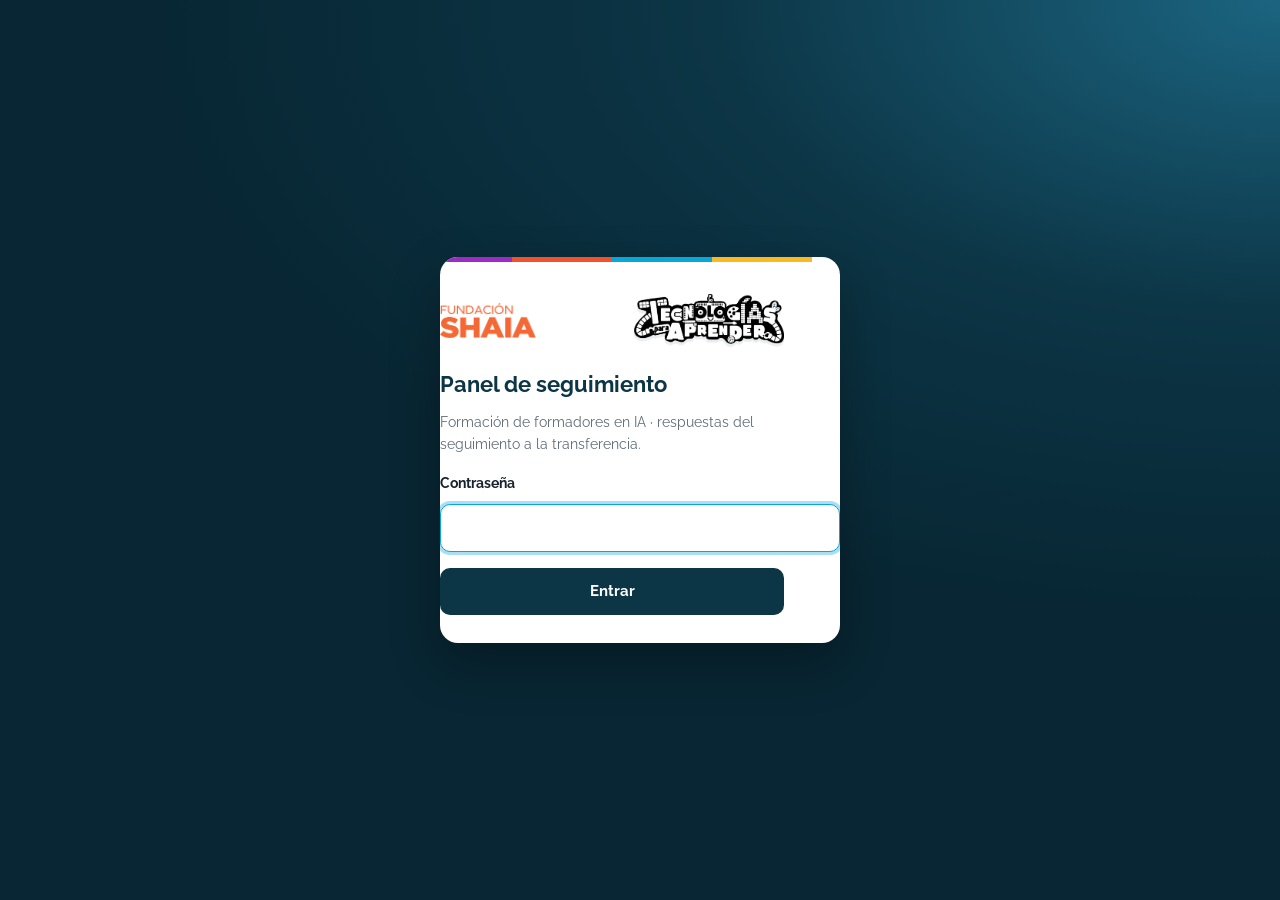
==== admin.html @ 44737517 "Add files via upload" ====
<!doctype html>
<html lang="es">
<head>
<meta charset="utf-8">
<meta name="viewport" content="width=device-width, initial-scale=1">
<meta name="robots" content="noindex, nofollow">
<title>Panel de seguimiento · Formación de formadores en IA</title>
<meta name="theme-color" content="#0C3545">
<link rel="icon" href="data:image/svg+xml,%3Csvg xmlns=%22http://www.w3.org/2000/svg%22 viewBox=%220 0 32 32%22%3E%3Crect width=%2232%22 height=%2232%22 rx=%228%22 fill=%22%230C3545%22/%3E%3Cpath d=%22M9 16.5l4.5 4.5L23 11%22 fill=%22none%22 stroke=%22%23F9B91F%22 stroke-width=%223.5%22 stroke-linecap=%22round%22 stroke-linejoin=%22round%22/%3E%3C/svg%3E">
<link rel="preconnect" href="https://fonts.googleapis.com">
<link rel="preconnect" href="https://fonts.gstatic.com" crossorigin>
<link href="https://fonts.googleapis.com/css2?family=Raleway:wght@400;500;600;700;800&display=swap" rel="stylesheet">
<link rel="stylesheet" href="assets/css/estilos.css">
<link rel="stylesheet" href="assets/css/admin.css">
</head>
<body>

<!-- Ingreso -->
<main class="ingreso" id="ingreso">
  <form class="ingreso__caja" id="ingresoForm">
    <div class="franja" aria-hidden="true"><span></span><span></span><span></span><span></span></div>
    <div class="ingreso__logos">
      <img src="assets/img/logo-fundacion-shaia.png" alt="Fundación Shaia" class="marca__shaia">
      <img src="assets/img/logo-tpa.png" alt="Tecnologías para Aprender" class="marca__tpa">
    </div>
    <h1>Panel de seguimiento</h1>
    <p class="ingreso__sub">Formación de formadores en IA · respuestas del seguimiento a la transferencia.</p>
    <label for="clave">Contraseña</label>
    <input type="password" id="clave" autocomplete="current-password" required>
    <div class="aviso aviso--error" id="ingresoError" hidden></div>
    <button class="btn" type="submit" id="ingresoBtn">Entrar</button>
    <p class="ingreso__demo" id="ingresoDemo" hidden>Modo de prueba: la contraseña es <strong>demo</strong>.</p>
  </form>
</main>

<!-- Panel -->
<div id="panel" hidden>
  <header class="barra">
    <div class="barra__interior">
      <div class="barra__marca">
        <img src="assets/img/logo-fundacion-shaia.png" alt="Fundación Shaia" class="barra__logo">
        <div>
          <div class="barra__titulo">Panel de seguimiento</div>
          <div class="barra__sub">Formación de formadores en IA</div>
        </div>
      </div>
      <div class="barra__acciones">
        <button class="btn btn--secundario btn--chico" id="actualizarBtn" type="button">Actualizar</button>
        <button class="btn btn--acento btn--chico" id="excelBtn" type="button">Descargar Excel</button>
        <button class="btn btn--secundario btn--chico" id="salirBtn" type="button">Salir</button>
      </div>
    </div>
    <div class="franja" aria-hidden="true"><span></span><span></span><span></span><span></span></div>
  </header>

  <main class="panel">
    <div class="aviso" id="demoBarra" hidden></div>

    <div class="filtros" role="search">
      <div class="filtro">
        <label for="fDepto">Departamento</label>
        <select id="fDepto"><option value="">Todos</option></select>
      </div>
      <div class="filtro">
        <label for="fDesde">Desde</label>
        <input type="date" id="fDesde">
      </div>
      <div class="filtro">
        <label for="fHasta">Hasta</label>
        <input type="date" id="fHasta">
      </div>
      <button class="enlace filtros__limpiar" id="limpiarBtn" type="button">Limpiar filtros</button>
      <div class="filtros__cuenta" id="cuenta" aria-live="polite"></div>
    </div>

    <div class="pestanas" role="tablist">
      <button role="tab" id="tabResumen" aria-controls="vistaResumen" aria-selected="true" type="button">Resumen</button>
      <button role="tab" id="tabIndividual" aria-controls="vistaIndividual" aria-selected="false" type="button">Individual</button>
    </div>

    <section id="vistaResumen" role="tabpanel" aria-labelledby="tabResumen"></section>
    <section id="vistaIndividual" role="tabpanel" aria-labelledby="tabIndividual" hidden></section>
  </main>
</div>

<div class="toast" id="toast" role="status" hidden></div>

<script src="assets/js/config.js"></script>
<script src="assets/js/util.js"></script>
<script src="assets/js/preguntas.js"></script>
<script src="assets/js/api.js"></script>
<script src="assets/js/admin.js"></script>
</body>
</html>
---- assets/css/estilos.css ----
/* Estilos compartidos: marca, tokens y componentes base. */

:root {
  --navy: #0C3545;
  --navy-2: #14516A;
  --cyan: #08A7D8;
  --cyan-ink: #0A7EA6;
  --orange: #F0522D;
  --purple: #9D2CC5;
  --yellow: #F9B91F;

  --ink: #17232E;
  --ink-2: #3D4A57;
  --muted: #5E6B78;
  --border: #DDE3EA;
  --border-2: #C7D0DA;
  --bg: #F3F6F9;
  --card: #FFFFFF;
  --subtle: #F6F8FA;

  --good: #1E7F4F;
  --good-bg: #E8F5EE;
  --bad: #C0392B;
  --bad-bg: #FDECEA;
  --info-bg: #E6F5FB;

  --radius: 14px;
  --shadow: 0 1px 2px rgba(12, 53, 69, .06), 0 4px 16px rgba(12, 53, 69, .05);
  --focus: 0 0 0 3px rgba(8, 167, 216, .35);
}

* { box-sizing: border-box; margin: 0; padding: 0; }
html { scroll-padding-top: 90px; }
body {
  font-family: "Raleway", system-ui, -apple-system, "Segoe UI", sans-serif;
  font-variant-numeric: lining-nums;
  font-feature-settings: "lnum" 1;
  color: var(--ink);
  background: var(--bg);
  line-height: 1.55;
  -webkit-font-smoothing: antialiased;
}
img { display: block; max-width: 100%; height: auto; }
button, input, select, textarea { font: inherit; color: inherit; }
[hidden] { display: none !important; }

/* Franja de colores de la marca */
.franja { display: grid; grid-template-columns: repeat(4, 1fr); height: 5px; }
.franja span:nth-child(1) { background: var(--purple); }
.franja span:nth-child(2) { background: var(--orange); }
.franja span:nth-child(3) { background: var(--cyan); }
.franja span:nth-child(4) { background: var(--yellow); }

/* Encabezado con logos */
.marca { background: var(--card); border-bottom: 1px solid var(--border); }
.marca__interior {
  max-width: 820px; margin: 0 auto; padding: 18px 20px;
  display: flex; align-items: center; justify-content: space-between; gap: 24px;
}
.marca__shaia { width: 118px; }
.marca__tpa { width: 190px; }

/* Controles */
input[type=text], input[type=email], input[type=number], input[type=password], input[type=search], input[type=date], select, textarea {
  width: 100%; padding: 11px 13px;
  border: 1.5px solid var(--border-2); border-radius: 10px;
  background: var(--card); font-size: .95rem;
  transition: border-color .15s, box-shadow .15s;
}
input:hover, select:hover, textarea:hover { border-color: #9FAEBD; }
input:focus, select:focus, textarea:focus { outline: none; border-color: var(--cyan); box-shadow: var(--focus); }
textarea { resize: vertical; min-height: 110px; }
input[type=number] { font-variant-numeric: tabular-nums; }

.btn {
  display: inline-flex; align-items: center; justify-content: center; gap: 8px;
  border: none; border-radius: 10px; padding: 12px 22px;
  font-weight: 700; font-size: .95rem; cursor: pointer;
  background: var(--navy); color: #fff;
  transition: background .15s, transform .05s, box-shadow .15s;
}
.btn:hover { background: var(--navy-2); }
.btn:active { transform: translateY(1px); }
.btn:focus-visible { outline: none; box-shadow: var(--focus); }
.btn:disabled { opacity: .55; cursor: not-allowed; }
.btn--secundario { background: var(--card); color: var(--navy); border: 1.5px solid var(--border-2); }
.btn--secundario:hover { background: var(--subtle); border-color: #9FAEBD; }
.btn--acento { background: var(--orange); }
.btn--acento:hover { background: #D6431F; }
.btn--chico { padding: 8px 14px; font-size: .86rem; border-radius: 9px; }
.btn svg { width: 18px; height: 18px; }

.girando {
  width: 16px; height: 16px; border-radius: 50%;
  border: 2.5px solid rgba(255, 255, 255, .35); border-top-color: #fff;
  animation: girar .7s linear infinite;
}
@keyframes girar { to { transform: rotate(360deg); } }

/* Avisos */
.aviso {
  display: flex; gap: 10px; align-items: flex-start;
  padding: 12px 14px; border-radius: 10px; font-size: .9rem;
  background: var(--info-bg); color: var(--navy);
}
.aviso svg { width: 20px; height: 20px; flex: none; margin-top: 1px; }
.aviso--error { background: var(--bad-bg); color: #8E2A1F; }
.aviso--ok { background: var(--good-bg); color: var(--good); }

.pie {
  max-width: 820px; margin: 40px auto 0; padding: 18px 20px 40px;
  font-size: .8rem; color: var(--muted); border-top: 1px solid var(--border);
}

@media (max-width: 560px) {
  .marca__interior { padding: 14px 16px; gap: 16px; }
  .marca__shaia { width: 92px; }
  .marca__tpa { width: 140px; }
}
@media (prefers-reduced-motion: reduce) {
  *, *::before, *::after { animation: none !important; transition: none !important; scroll-behavior: auto !important; }
}

.enlace { background: none; border: none; color: var(--cyan-ink); font-weight: 700; cursor: pointer; text-decoration: underline; text-underline-offset: 2px; }
.enlace:focus-visible { outline: none; box-shadow: var(--focus); border-radius: 4px; }
---- assets/css/admin.css ----
/* Panel de administración. */

body { font-variant-numeric: lining-nums tabular-nums; }

/* ---------- Ingreso ---------- */
.ingreso {
  min-height: 100vh; display: grid; place-items: center; padding: 24px 16px;
  background: radial-gradient(90% 70% at 100% 0%, #1B6480 0%, var(--navy) 50%, #082633 100%);
}
.ingreso__caja {
  width: 100%; max-width: 400px; background: var(--card); border-radius: 18px;
  overflow: hidden; box-shadow: 0 20px 50px rgba(0, 0, 0, .3); display: grid; gap: 10px;
  padding-bottom: 28px;
}
.ingreso__caja > :not(.franja) { margin: 0 28px; }
.ingreso__logos { display: flex; align-items: center; justify-content: space-between; gap: 16px; padding-top: 22px; margin-bottom: 10px !important; }
.ingreso__logos .marca__shaia { width: 96px; }
.ingreso__logos .marca__tpa { width: 150px; }
.ingreso h1 { font-size: 1.4rem; color: var(--navy); }
.ingreso__sub { font-size: .88rem; color: var(--muted); margin-bottom: 8px !important; }
.ingreso label { font-size: .85rem; font-weight: 700; }
.ingreso .btn { margin-top: 6px !important; }
.ingreso__demo { font-size: .82rem; color: var(--muted); text-align: center; }

/* ---------- Barra superior ---------- */
.barra { background: var(--card); position: sticky; top: 0; z-index: 30; box-shadow: 0 1px 0 var(--border); }
.barra__interior {
  max-width: 1180px; margin: 0 auto; padding: 12px 24px;
  display: flex; align-items: center; justify-content: space-between; gap: 16px; flex-wrap: wrap;
}
.barra__marca { display: flex; align-items: center; gap: 14px; }
.barra__logo { width: 78px; }
.barra__titulo { font-weight: 800; color: var(--navy); line-height: 1.2; }
.barra__sub { font-size: .8rem; color: var(--muted); }
.barra__acciones { display: flex; gap: 8px; flex-wrap: wrap; }

.panel { max-width: 1180px; margin: 0 auto; padding: 22px 24px 60px; }
#demoBarra { margin-bottom: 16px; align-items: center; flex-wrap: wrap; }
#demoBarra .btn:first-of-type { margin-left: auto; }

/* ---------- Filtros ---------- */
.filtros {
  display: flex; align-items: flex-end; gap: 12px; flex-wrap: wrap;
  background: var(--card); border: 1px solid var(--border); border-radius: var(--radius);
  padding: 14px 16px; box-shadow: var(--shadow);
}
.filtro { display: grid; gap: 4px; }
.filtro label { font-size: .76rem; font-weight: 700; color: var(--muted); text-transform: uppercase; letter-spacing: .05em; }
.filtro select, .filtro input { padding: 8px 10px; font-size: .9rem; min-width: 150px; }
#fDepto { min-width: 200px; }
.filtros__limpiar { font-size: .86rem; padding: 8px 4px; }
.filtros__cuenta { margin-left: auto; font-size: .9rem; color: var(--ink-2); padding-bottom: 8px; }
.filtros__cuenta strong { color: var(--navy); }

/* ---------- Pestañas ---------- */
.pestanas { display: flex; gap: 4px; margin: 22px 0 18px; border-bottom: 2px solid var(--border); }
.pestanas button {
  background: none; border: none; cursor: pointer; padding: 10px 18px; margin-bottom: -2px;
  font-weight: 700; font-size: .95rem; color: var(--muted); border-bottom: 3px solid transparent;
}
.pestanas button:hover { color: var(--navy); }
.pestanas button:focus-visible { outline: none; box-shadow: var(--focus); border-radius: 8px 8px 0 0; }
.pestanas button[aria-selected=true] { color: var(--navy); border-bottom-color: var(--orange); }

/* ---------- Indicadores ---------- */
.kpis { display: grid; grid-template-columns: repeat(4, 1fr); gap: 14px; margin-bottom: 18px; }
.kpi {
  background: var(--card); border: 1px solid var(--border); border-radius: var(--radius);
  padding: 16px 18px; box-shadow: var(--shadow); position: relative; overflow: hidden;
}
.kpi::before { content: ""; position: absolute; left: 0; right: 0; top: 0; height: 4px; background: var(--acento); }
.kpi__etq { font-size: .8rem; font-weight: 600; color: var(--muted); }
.kpi__valor { font-size: 2rem; font-weight: 800; color: var(--ink); line-height: 1.15; margin-top: 4px; letter-spacing: -.02em; }
.kpi__valor small { font-size: 1rem; font-weight: 600; color: var(--muted); }
.kpi__nota { font-size: .78rem; color: var(--muted); margin-top: 2px; }

/* ---------- Tarjetas de pregunta ---------- */
.rejilla { display: grid; grid-template-columns: repeat(2, 1fr); gap: 16px; }
.tarjeta {
  background: var(--card); border: 1px solid var(--border); border-radius: var(--radius);
  padding: 18px 20px; box-shadow: var(--shadow); min-width: 0;
}
.tarjeta--ancha { grid-column: 1 / -1; }
.tarjeta__cab { display: flex; gap: 10px; align-items: flex-start; margin-bottom: 4px; }
.tarjeta__num {
  flex: none; min-width: 26px; height: 26px; padding: 0 6px; border-radius: 99px; display: grid; place-items: center;
  font-size: .78rem; font-weight: 700; color: #fff; background: var(--navy);
}
.tarjeta h3 { font-size: .98rem; line-height: 1.4; }
.tarjeta__meta { font-size: .8rem; color: var(--muted); margin: 0 0 14px 36px; }

/* Barras horizontales (una sola serie: un solo color) */
.barras { display: grid; gap: 10px; }
.barra-h { display: grid; grid-template-columns: minmax(0, 1fr) auto; gap: 4px 12px; align-items: center; }
.barra-h__etq { font-size: .88rem; color: var(--ink-2); line-height: 1.3; }
.barra-h__val { font-size: .88rem; font-weight: 700; color: var(--ink); text-align: right; white-space: nowrap; }
.barra-h__val small { font-weight: 500; color: var(--muted); margin-left: 4px; }
.barra-h__pista { grid-column: 1 / -1; height: 10px; border-radius: 4px; background: #EDF1F5; overflow: hidden; }
.barra-h__relleno { height: 100%; border-radius: 0 4px 4px 0; background: var(--cyan-ink); min-width: 2px; }
.barra-h--cero .barra-h__relleno { background: transparent; }
.barra-h--cero .barra-h__etq { color: var(--muted); }
.barra-h:hover .barra-h__relleno { background: var(--navy); }

/* Columnas para la escala 1–5 */
.columnas { display: grid; grid-template-columns: repeat(5, 1fr); gap: 10px; align-items: end; height: 170px; padding-top: 22px; }
.columna { display: flex; flex-direction: column; align-items: center; justify-content: flex-end; height: 100%; gap: 4px; }
.columna__val { font-size: .85rem; font-weight: 700; }
.columna__barra { width: 100%; max-width: 64px; border-radius: 4px 4px 0 0; background: var(--cyan-ink); min-height: 2px; }
.columna:hover .columna__barra { background: var(--navy); }
.columnas__eje { display: grid; grid-template-columns: repeat(5, 1fr); gap: 10px; border-top: 1.5px solid var(--border-2); padding-top: 6px; text-align: center; font-weight: 700; font-size: .9rem; }
.columnas__anclas { display: flex; justify-content: space-between; gap: 12px; font-size: .76rem; color: var(--muted); margin-top: 6px; }
.columnas__anclas span:last-child { text-align: right; }

/* Cifras de la pregunta 7 */
.cifras { display: grid; grid-template-columns: repeat(4, 1fr); gap: 10px; margin-bottom: 16px; }
.cifra { background: var(--subtle); border-radius: 10px; padding: 12px; }
.cifra__etq { font-size: .78rem; color: var(--muted); font-weight: 600; }
.cifra__valor { font-size: 1.4rem; font-weight: 800; }
.cifra--total { background: var(--navy); color: #fff; }
.cifra--total .cifra__etq { color: rgba(255, 255, 255, .75); }

/* Listas de texto libre */
.textos { display: grid; gap: 8px; max-height: 360px; overflow: auto; padding-right: 4px; }
.texto { padding: 10px 12px; border-radius: 10px; background: var(--subtle); font-size: .9rem; }
.texto__quien { font-size: .76rem; color: var(--muted); margin-top: 4px; }
.desplegable { margin-top: 14px; }
.desplegable summary { cursor: pointer; font-size: .86rem; font-weight: 700; color: var(--cyan-ink); margin-bottom: 8px; }

.vacio {
  text-align: center; padding: 60px 20px; color: var(--muted);
  background: var(--card); border: 1px dashed var(--border-2); border-radius: var(--radius);
}
.vacio strong { display: block; font-size: 1.1rem; color: var(--ink-2); margin-bottom: 4px; }

/* ---------- Vista individual ---------- */
.individual { display: grid; grid-template-columns: 300px minmax(0, 1fr); gap: 16px; align-items: start; }
.lista {
  background: var(--card); border: 1px solid var(--border); border-radius: var(--radius);
  box-shadow: var(--shadow); position: sticky; top: 90px; overflow: hidden;
}
.lista__buscar { padding: 12px; border-bottom: 1px solid var(--border); }
.lista__buscar input { padding: 8px 10px; font-size: .88rem; }
.lista__items { max-height: calc(100vh - 200px); overflow: auto; }
.lista__item {
  display: block; width: 100%; text-align: left; background: none; border: none; cursor: pointer;
  padding: 10px 14px; border-bottom: 1px solid var(--border); border-left: 3px solid transparent;
}
.lista__item:hover { background: var(--subtle); }
.lista__item:focus-visible { outline: none; box-shadow: inset var(--focus); }
.lista__item[aria-current=true] { background: var(--info-bg); border-left-color: var(--cyan-ink); }
.lista__nombre { font-weight: 700; font-size: .9rem; }
.lista__detalle { font-size: .76rem; color: var(--muted); }
.lista__vacia { padding: 20px 14px; font-size: .86rem; color: var(--muted); }

.detalle { display: grid; gap: 12px; }
.detalle__cab {
  background: var(--navy); color: #fff; border-radius: var(--radius); padding: 18px 20px;
  display: flex; justify-content: space-between; gap: 16px; flex-wrap: wrap; align-items: center;
}
.detalle__nombre { font-size: 1.3rem; font-weight: 800; }
.detalle__datos { font-size: .86rem; opacity: .85; display: flex; gap: 6px 16px; flex-wrap: wrap; margin-top: 2px; }
.detalle__nav { display: flex; align-items: center; gap: 8px; font-size: .86rem; }
.detalle__nav .btn { background: rgba(255, 255, 255, .12); border: 1px solid rgba(255, 255, 255, .25); color: #fff; }
.detalle__nav .btn:hover { background: rgba(255, 255, 255, .22); }

.resp { background: var(--card); border: 1px solid var(--border); border-radius: var(--radius); padding: 16px 18px; }
.resp h3 { font-size: .95rem; margin-bottom: 10px; display: flex; gap: 10px; }
.resp h3 .tarjeta__num { margin-top: -1px; }
.resp__cuerpo { margin-left: 36px; }
.opciones { display: flex; flex-wrap: wrap; gap: 6px; }
.op {
  display: inline-flex; align-items: center; gap: 6px; font-size: .84rem; padding: 5px 11px 5px 8px;
  border-radius: 99px; border: 1px solid var(--border); color: var(--muted);
}
.op__marca { width: 14px; height: 14px; border-radius: 50%; border: 1.5px solid var(--border-2); display: grid; place-items: center; color: transparent; }
.op__marca svg { width: 10px; height: 10px; }
.op--si { border-color: var(--navy); color: var(--ink); font-weight: 700; background: #EEF3F6; }
.op--si .op__marca { background: var(--navy); border-color: var(--navy); color: #fff; }
.escala-ver { display: flex; gap: 6px; }
.escala-ver span {
  width: 38px; height: 38px; border-radius: 9px; display: grid; place-items: center;
  border: 1.5px solid var(--border); color: var(--muted); font-weight: 700;
}
.escala-ver .si { background: var(--navy); border-color: var(--navy); color: #fff; }
.extra { margin-top: 10px; font-size: .88rem; }
.extra strong { color: var(--ink); }
.cita { font-size: .95rem; padding: 10px 14px; border-left: 3px solid var(--cyan-ink); background: var(--subtle); border-radius: 0 8px 8px 0; white-space: pre-wrap; }

/* ---------- Aviso flotante ---------- */
.toast {
  position: fixed; left: 50%; bottom: 24px; transform: translateX(-50%); z-index: 50;
  background: var(--ink); color: #fff; padding: 11px 18px; border-radius: 10px; font-size: .9rem;
  box-shadow: 0 8px 24px rgba(0, 0, 0, .25); max-width: calc(100% - 32px);
}

.cargando { display: grid; place-items: center; padding: 80px 0; color: var(--muted); gap: 10px; }
.cargando .girando { border-color: var(--border); border-top-color: var(--cyan-ink); width: 28px; height: 28px; }

@media (max-width: 980px) {
  .kpis { grid-template-columns: repeat(2, 1fr); }
  .rejilla { grid-template-columns: 1fr; }
  .individual { grid-template-columns: 1fr; }
  .lista { position: static; }
  .lista__items { max-height: 240px; }
}
@media (max-width: 640px) {
  .barra__interior, .panel { padding-left: 16px; padding-right: 16px; }
  .barra__acciones { width: 100%; }
  .barra__acciones .btn { flex: 1; }
  .filtro, .filtro select, .filtro input, #fDepto { width: 100%; min-width: 0; }
  .filtros__cuenta { margin-left: 0; }
  .kpi__valor { font-size: 1.6rem; }
  .cifras { grid-template-columns: repeat(2, 1fr); }
  .tarjeta__meta, .resp__cuerpo { margin-left: 0; }
  .escala-ver span { width: 34px; height: 34px; }
}

.barras--2col { grid-template-columns: repeat(2, minmax(0, 1fr)); column-gap: 32px; }
@media (max-width: 760px) { .barras--2col { grid-template-columns: 1fr; } }
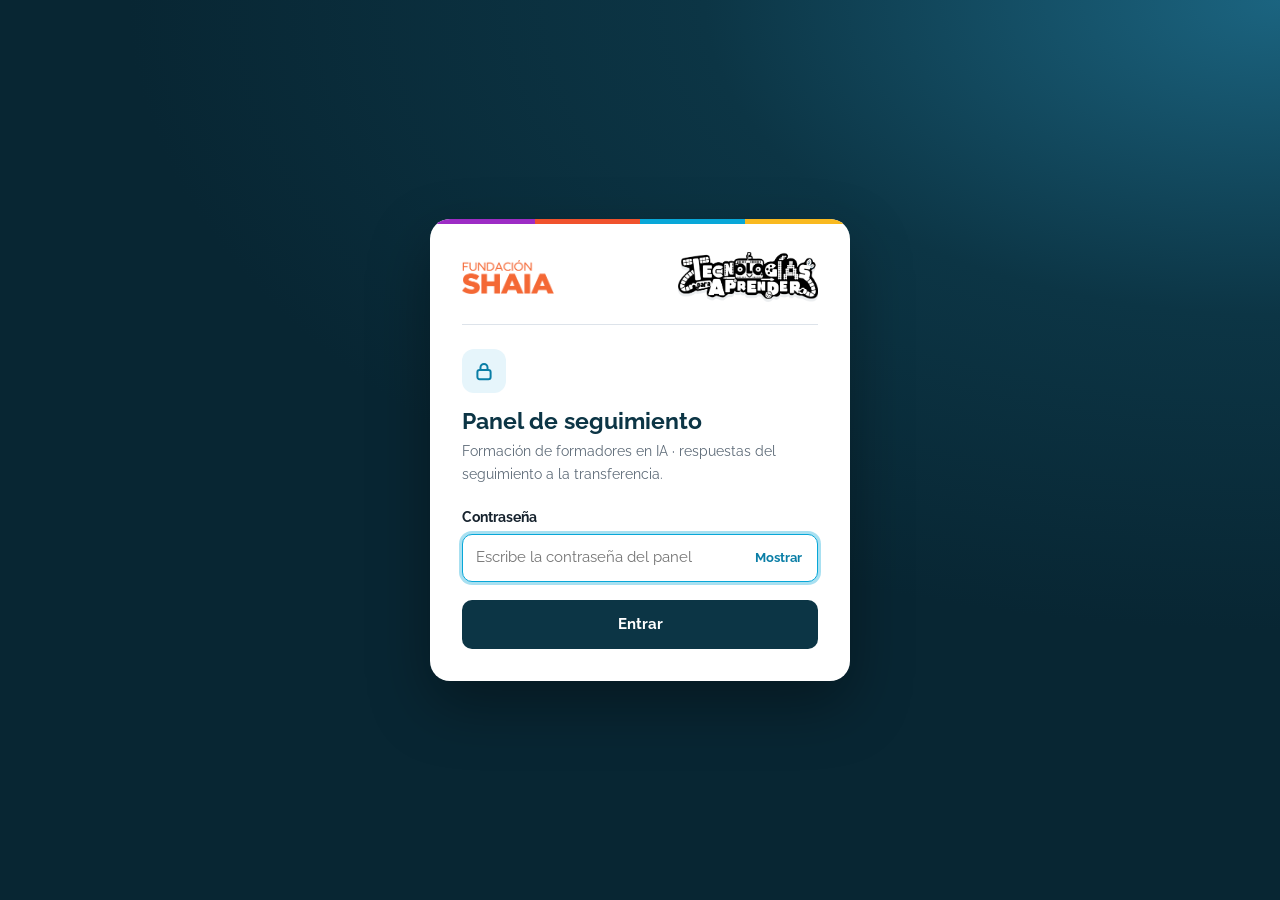
==== commit fa0ff16f: "Add files via upload" ====
--- a/admin.html
+++ b/admin.html
@@ -19,17 +19,25 @@
 <main class="ingreso" id="ingreso">
   <form class="ingreso__caja" id="ingresoForm">
     <div class="franja" aria-hidden="true"><span></span><span></span><span></span><span></span></div>
-    <div class="ingreso__logos">
-      <img src="assets/img/logo-fundacion-shaia.png" alt="Fundación Shaia" class="marca__shaia">
-      <img src="assets/img/logo-tpa.png" alt="Tecnologías para Aprender" class="marca__tpa">
+    <div class="ingreso__cuerpo">
+      <div class="ingreso__logos">
+        <img src="assets/img/logo-fundacion-shaia.png" alt="Fundación Shaia" class="ingreso__shaia">
+        <img src="assets/img/logo-tpa.png" alt="Tecnologías para Aprender" class="ingreso__tpa">
+      </div>
+      <div class="ingreso__icono" id="ingresoIcono"></div>
+      <h1>Panel de seguimiento</h1>
+      <p class="ingreso__sub">Formación de formadores en IA · respuestas del seguimiento a la transferencia.</p>
+      <div class="ingreso__campo">
+        <label for="clave">Contraseña</label>
+        <div class="ingreso__clave">
+          <input type="password" id="clave" autocomplete="current-password" placeholder="Escribe la contraseña del panel" required>
+          <button type="button" class="ingreso__ver" id="verClave" aria-label="Mostrar contraseña" aria-pressed="false">Mostrar</button>
+        </div>
+      </div>
+      <div class="aviso aviso--error" id="ingresoError" hidden></div>
+      <button class="btn ingreso__entrar" type="submit" id="ingresoBtn">Entrar</button>
+      <p class="ingreso__demo" id="ingresoDemo" hidden>Modo de prueba: la contraseña es <strong>demo</strong>.</p>
     </div>
-    <h1>Panel de seguimiento</h1>
-    <p class="ingreso__sub">Formación de formadores en IA · respuestas del seguimiento a la transferencia.</p>
-    <label for="clave">Contraseña</label>
-    <input type="password" id="clave" autocomplete="current-password" required>
-    <div class="aviso aviso--error" id="ingresoError" hidden></div>
-    <button class="btn" type="submit" id="ingresoBtn">Entrar</button>
-    <p class="ingreso__demo" id="ingresoDemo" hidden>Modo de prueba: la contraseña es <strong>demo</strong>.</p>
   </form>
 </main>
 
--- a/assets/css/admin.css
+++ b/assets/css/admin.css
@@ -8,19 +8,42 @@
   background: radial-gradient(90% 70% at 100% 0%, #1B6480 0%, var(--navy) 50%, #082633 100%);
 }
 .ingreso__caja {
-  width: 100%; max-width: 400px; background: var(--card); border-radius: 18px;
-  overflow: hidden; box-shadow: 0 20px 50px rgba(0, 0, 0, .3); display: grid; gap: 10px;
-  padding-bottom: 28px;
-}
-.ingreso__caja > :not(.franja) { margin: 0 28px; }
-.ingreso__logos { display: flex; align-items: center; justify-content: space-between; gap: 16px; padding-top: 22px; margin-bottom: 10px !important; }
-.ingreso__logos .marca__shaia { width: 96px; }
-.ingreso__logos .marca__tpa { width: 150px; }
-.ingreso h1 { font-size: 1.4rem; color: var(--navy); }
-.ingreso__sub { font-size: .88rem; color: var(--muted); margin-bottom: 8px !important; }
-.ingreso label { font-size: .85rem; font-weight: 700; }
-.ingreso .btn { margin-top: 6px !important; }
-.ingreso__demo { font-size: .82rem; color: var(--muted); text-align: center; }
+  width: 100%; max-width: 420px; background: var(--card); border-radius: 20px;
+  overflow: hidden; box-shadow: 0 24px 60px rgba(0, 0, 0, .35);
+}
+.ingreso__cuerpo { padding: 28px 32px 32px; display: flex; flex-direction: column; }
+.ingreso__logos {
+  display: flex; align-items: center; justify-content: space-between; gap: 20px;
+  padding-bottom: 22px; margin-bottom: 24px; border-bottom: 1px solid var(--border);
+}
+.ingreso__shaia { width: 92px; }
+.ingreso__tpa { width: 140px; }
+.ingreso__icono {
+  width: 44px; height: 44px; border-radius: 12px; display: grid; place-items: center;
+  background: var(--info-bg); color: var(--cyan-ink); margin-bottom: 14px;
+}
+.ingreso__icono svg { width: 22px; height: 22px; }
+.ingreso h1 { font-size: 1.45rem; line-height: 1.2; color: var(--navy); }
+.ingreso__sub { font-size: .9rem; color: var(--muted); margin-top: 6px; }
+.ingreso__campo { margin-top: 22px; }
+.ingreso__campo label { display: block; font-size: .85rem; font-weight: 700; margin-bottom: 6px; }
+.ingreso__clave { position: relative; }
+.ingreso__clave input { padding-right: 84px; }
+.ingreso__ver {
+  position: absolute; right: 6px; top: 50%; transform: translateY(-50%);
+  background: none; border: none; border-radius: 7px; padding: 6px 10px; cursor: pointer;
+  font-size: .8rem; font-weight: 700; color: var(--cyan-ink);
+}
+.ingreso__ver:hover { background: var(--subtle); }
+.ingreso__ver:focus-visible { outline: none; box-shadow: var(--focus); }
+.ingreso .aviso { margin-top: 14px; }
+.ingreso__entrar { width: 100%; margin-top: 18px; padding: 13px 22px; }
+.ingreso__demo { font-size: .82rem; color: var(--muted); text-align: center; margin-top: 14px; }
+@media (max-width: 420px) {
+  .ingreso__cuerpo { padding: 22px 20px 24px; }
+  .ingreso__shaia { width: 80px; }
+  .ingreso__tpa { width: 120px; }
+}
 
 /* ---------- Barra superior ---------- */
 .barra { background: var(--card); position: sticky; top: 0; z-index: 30; box-shadow: 0 1px 0 var(--border); }
